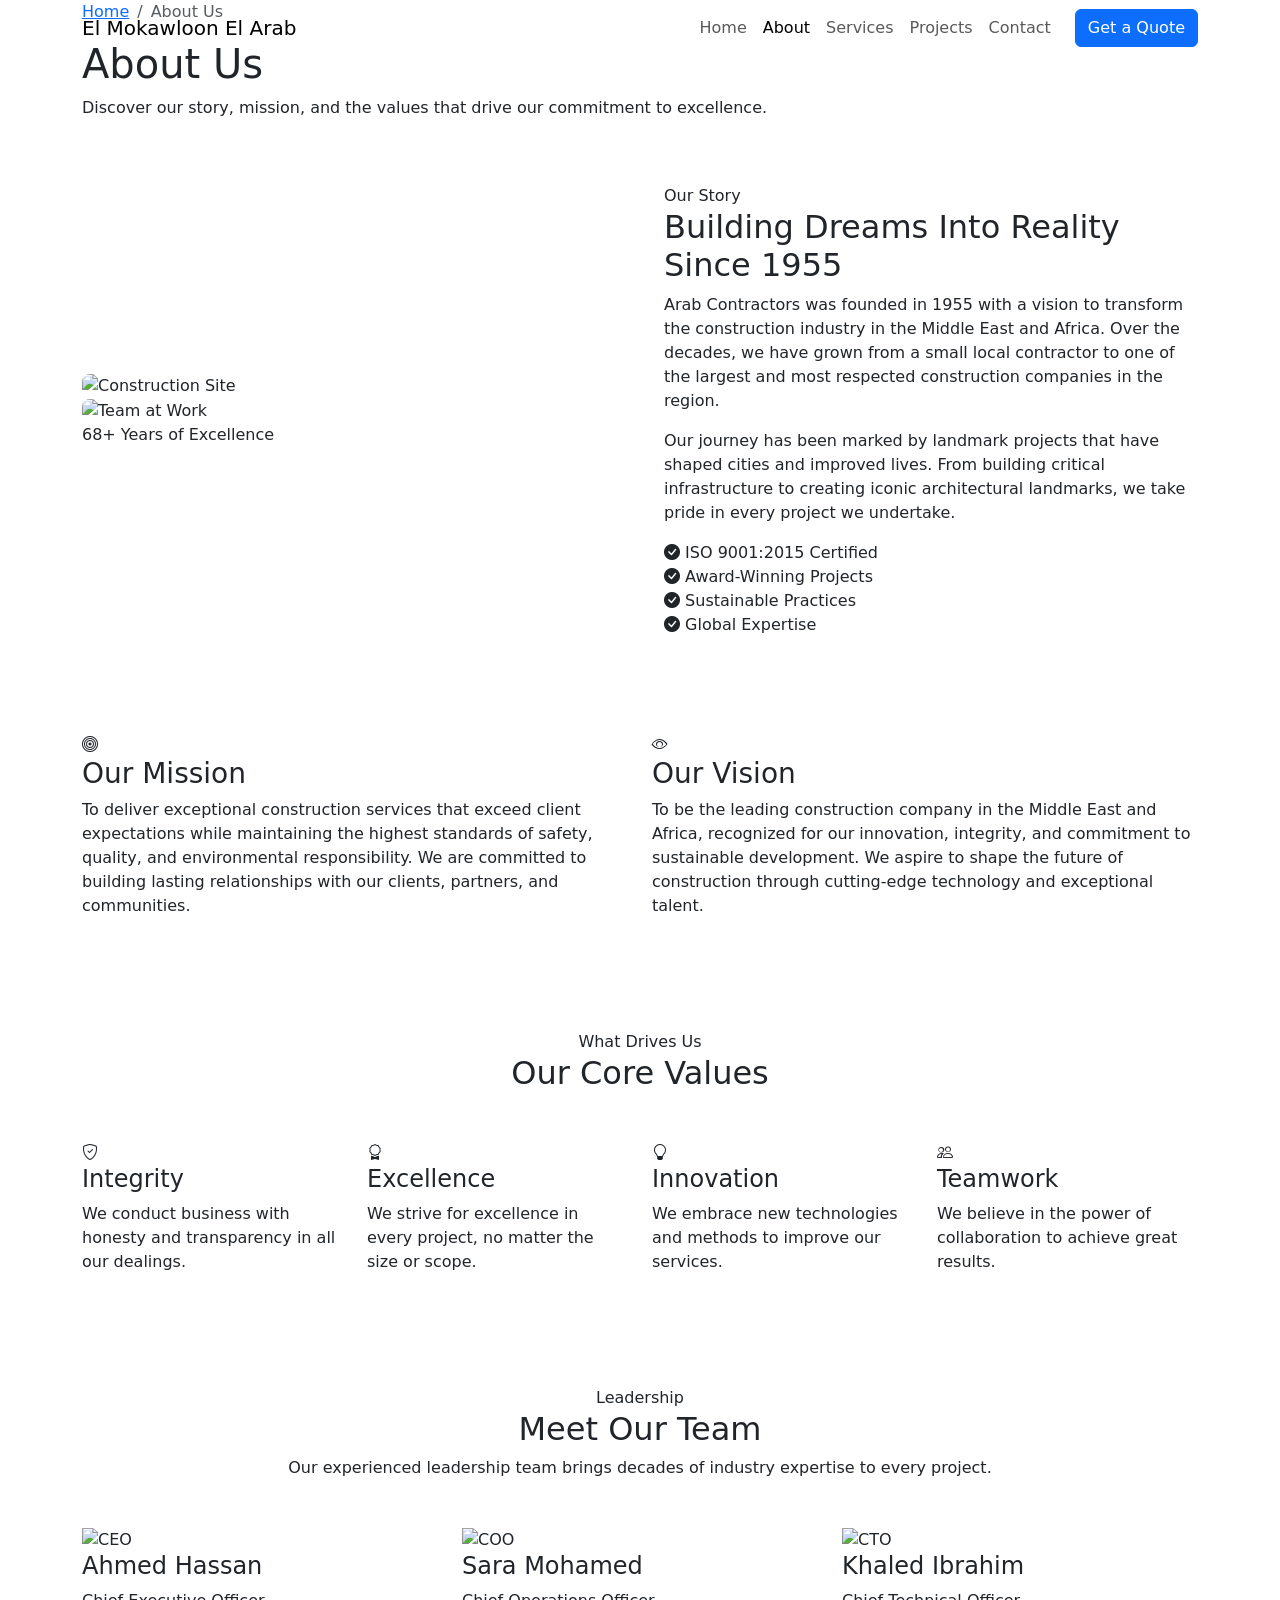
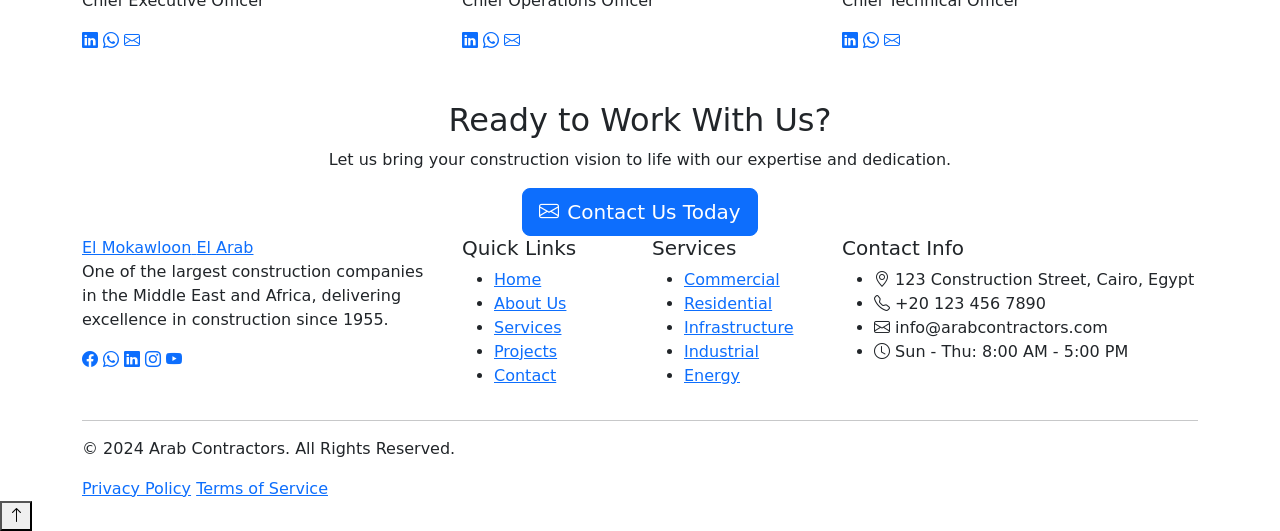
==== about.html @ 26c263ed "Add files via upload" ====
<!DOCTYPE html>
<html lang="en">
<head>
    <meta charset="UTF-8">
    <meta name="viewport" content="width=device-width, initial-scale=1.0">
    <meta name="description" content="Learn about Arab Contractors - Our history, mission, vision, and the values that drive us.">
    <title>About Us | Arab Contractors</title>
    
    <!-- Bootstrap CSS -->
    <link href="https://cdn.jsdelivr.net/npm/bootstrap@5.3.0/dist/css/bootstrap.min.css" rel="stylesheet">
    <!-- Bootstrap Icons -->
    <link href="https://cdn.jsdelivr.net/npm/bootstrap-icons@1.10.0/font/bootstrap-icons.css" rel="stylesheet">
    <!-- Google Fonts -->
    <link href="https://fonts.googleapis.com/css2?family=Inter:wght@300;400;500;600;700;800&display=swap" rel="stylesheet">
    <!-- Custom CSS -->
    <link rel="stylesheet" href="CSS/style.css">
</head>
<body>
    <!-- Navbar -->
    <nav class="navbar navbar-expand-lg fixed-top" id="mainNavbar">
        <div class="container">
            <a class="navbar-brand" href="index.html">
                <span class="brand-text">El Mokawloon </span>
                <span class="brand-highlight">El Arab</span>
            </a>
            <button class="navbar-toggler" type="button" data-bs-toggle="collapse" data-bs-target="#navbarNav">
                <span class="navbar-toggler-icon"></span>
            </button>
            <div class="collapse navbar-collapse" id="navbarNav">
                <ul class="navbar-nav ms-auto">
                    <li class="nav-item">
                        <a class="nav-link" href="index.html">Home</a>
                    </li>
                    <li class="nav-item">
                        <a class="nav-link active" href="about.html">About</a>
                    </li>
                    <li class="nav-item">
                        <a class="nav-link" href="services.html">Services</a>
                    </li>
                    <li class="nav-item">
                        <a class="nav-link" href="projects.html">Projects</a>
                    </li>
                    <li class="nav-item">
                        <a class="nav-link" href="contact.html">Contact</a>
                    </li>
                </ul>
                <a href="contact.html" class="btn btn-primary ms-lg-3">Get a Quote</a>
            </div>
        </div>
    </nav>

    <!-- Page Header -->
    <section class="page-header">
        <div class="page-header-overlay"></div>
        <div class="container">
            <div class="page-header-content">
                <nav aria-label="breadcrumb">
                    <ol class="breadcrumb">
                        <li class="breadcrumb-item"><a href="index.html">Home</a></li>
                        <li class="breadcrumb-item active">About Us</li>
                    </ol>
                </nav>
                <h1 class="page-title">About Us</h1>
                <p class="page-description">
                    Discover our story, mission, and the values that drive our commitment to excellence.
                </p>
            </div>
        </div>
    </section>

    <!-- About Content -->
    <section class="about-content py-5">
        <div class="container">
            <div class="row align-items-center g-5">
                <div class="col-lg-6">
                    <div class="about-images">
                        <div class="about-image-main">
                            <img src="https://images.unsplash.com/photo-1504307651254-35680f356dfd?w=600&h=400&fit=crop" alt="Construction Site" class="img-fluid rounded-3">
                        </div>
                        <div class="about-image-secondary">
                            <img src="https://images.unsplash.com/photo-1541888946425-d81bb19240f5?w=300&h=200&fit=crop" alt="Team at Work" class="img-fluid rounded-3">
                        </div>
                        <div class="about-experience-badge">
                            <span class="experience-number">68+</span>
                            <span class="experience-text">Years of Excellence</span>
                        </div>
                    </div>
                </div>
                <div class="col-lg-6">
                    <div class="about-text">
                        <span class="section-badge">Our Story</span>
                        <h2 class="section-title">Building Dreams Into Reality Since 1955</h2>
                        <p class="about-description">
                            Arab Contractors was founded in 1955 with a vision to transform the construction 
                            industry in the Middle East and Africa. Over the decades, we have grown from a 
                            small local contractor to one of the largest and most respected construction 
                            companies in the region.
                        </p>
                        <p class="about-description">
                            Our journey has been marked by landmark projects that have shaped cities and 
                            improved lives. From building critical infrastructure to creating iconic 
                            architectural landmarks, we take pride in every project we undertake.
                        </p>
                        <div class="about-features">
                            <div class="about-feature">
                                <i class="bi bi-check-circle-fill"></i>
                                <span>ISO 9001:2015 Certified</span>
                            </div>
                            <div class="about-feature">
                                <i class="bi bi-check-circle-fill"></i>
                                <span>Award-Winning Projects</span>
                            </div>
                            <div class="about-feature">
                                <i class="bi bi-check-circle-fill"></i>
                                <span>Sustainable Practices</span>
                            </div>
                            <div class="about-feature">
                                <i class="bi bi-check-circle-fill"></i>
                                <span>Global Expertise</span>
                            </div>
                        </div>
                    </div>
                </div>
            </div>
        </div>
    </section>

    <!-- Mission & Vision -->
    <section class="mission-vision py-5">
        <div class="container">
            <div class="row g-4">
                <div class="col-lg-6">
                    <div class="mv-card mission-card">
                        <div class="mv-icon">
                            <i class="bi bi-bullseye"></i>
                        </div>
                        <h3 class="mv-title">Our Mission</h3>
                        <p class="mv-description">
                            To deliver exceptional construction services that exceed client expectations 
                            while maintaining the highest standards of safety, quality, and environmental 
                            responsibility. We are committed to building lasting relationships with our 
                            clients, partners, and communities.
                        </p>
                    </div>
                </div>
                <div class="col-lg-6">
                    <div class="mv-card vision-card">
                        <div class="mv-icon">
                            <i class="bi bi-eye"></i>
                        </div>
                        <h3 class="mv-title">Our Vision</h3>
                        <p class="mv-description">
                            To be the leading construction company in the Middle East and Africa, 
                            recognized for our innovation, integrity, and commitment to sustainable 
                            development. We aspire to shape the future of construction through 
                            cutting-edge technology and exceptional talent.
                        </p>
                    </div>
                </div>
            </div>
        </div>
    </section>

    <!-- Core Values -->
    <section class="core-values py-5">
        <div class="container">
            <div class="section-header text-center mb-5">
                <span class="section-badge">What Drives Us</span>
                <h2 class="section-title">Our Core Values</h2>
            </div>
            <div class="row g-4">
                <div class="col-md-6 col-lg-3">
                    <div class="value-card">
                        <div class="value-icon">
                            <i class="bi bi-shield-check"></i>
                        </div>
                        <h4 class="value-title">Integrity</h4>
                        <p class="value-description">
                            We conduct business with honesty and transparency in all our dealings.
                        </p>
                    </div>
                </div>
                <div class="col-md-6 col-lg-3">
                    <div class="value-card">
                        <div class="value-icon">
                            <i class="bi bi-award"></i>
                        </div>
                        <h4 class="value-title">Excellence</h4>
                        <p class="value-description">
                            We strive for excellence in every project, no matter the size or scope.
                        </p>
                    </div>
                </div>
                <div class="col-md-6 col-lg-3">
                    <div class="value-card">
                        <div class="value-icon">
                            <i class="bi bi-lightbulb"></i>
                        </div>
                        <h4 class="value-title">Innovation</h4>
                        <p class="value-description">
                            We embrace new technologies and methods to improve our services.
                        </p>
                    </div>
                </div>
                <div class="col-md-6 col-lg-3">
                    <div class="value-card">
                        <div class="value-icon">
                            <i class="bi bi-people"></i>
                        </div>
                        <h4 class="value-title">Teamwork</h4>
                        <p class="value-description">
                            We believe in the power of collaboration to achieve great results.
                        </p>
                    </div>
                </div>
            </div>
        </div>
    </section>

    <!-- Team Section -->
    <section class="team-section py-5">
        <div class="container">
            <div class="section-header text-center mb-5">
                <span class="section-badge">Leadership</span>
                <h2 class="section-title">Meet Our Team</h2>
                <p class="section-description">
                    Our experienced leadership team brings decades of industry expertise to every project.
                </p>
            </div>
            <div class="row g-4 justify-content-center">
                <div class="col-md-6 col-lg-4">
                    <div class="team-card">
                        <div class="team-image">
                            <img src="https://images.unsplash.com/photo-1560250097-0b93528c311a?w=400&h=400&fit=crop&crop=face" alt="CEO">
                        </div>
                        <div class="team-info">
                            <h4 class="team-name">Ahmed Hassan</h4>
                            <p class="team-position">Chief Executive Officer</p>
                            <div class="team-social">
                                <a href="#"><i class="bi bi-linkedin"></i></a>
                                <a href="#" class="social-link"><i class="bi bi-whatsapp"></i></a>
                                <a href="#"><i class="bi bi-envelope"></i></a>
                            </div>
                        </div>
                    </div>
                </div>
                <div class="col-md-6 col-lg-4">
                    <div class="team-card">
                        <div class="team-image">
                            <img src="https://images.unsplash.com/photo-1573496359142-b8d87734a5a2?w=400&h=400&fit=crop&crop=face" alt="COO">
                        </div>
                        <div class="team-info">
                            <h4 class="team-name">Sara Mohamed</h4>
                            <p class="team-position">Chief Operations Officer</p>
                            <div class="team-social">
                                <a href="#"><i class="bi bi-linkedin"></i></a>
                                <a href="#" class="social-link"><i class="bi bi-whatsapp"></i></a>
                                <a href="#"><i class="bi bi-envelope"></i></a>
                            </div>
                        </div>
                    </div>
                </div>
                <div class="col-md-6 col-lg-4">
                    <div class="team-card">
                        <div class="team-image">
                            <img src="https://images.unsplash.com/photo-1472099645785-5658abf4ff4e?w=400&h=400&fit=crop&crop=face" alt="CTO">
                        </div>
                        <div class="team-info">
                            <h4 class="team-name">Khaled Ibrahim</h4>
                            <p class="team-position">Chief Technical Officer</p>
                            <div class="team-social">
                                <a href="#"><i class="bi bi-linkedin"></i></a>
                                <a href="#" class="social-link"><i class="bi bi-whatsapp"></i></a>
                                <a href="#"><i class="bi bi-envelope"></i></a>
                            </div>
                        </div>
                    </div>
                </div>
            </div>
        </div>
    </section>

    <!-- CTA Section -->
    <section class="cta-section">
        <div class="container">
            <div class="cta-content text-center">
                <h2 class="cta-title">Ready to Work With Us?</h2>
                <p class="cta-description">
                    Let us bring your construction vision to life with our expertise and dedication.
                </p>
                <a href="contact.html" class="btn btn-primary btn-lg">
                    <i class="bi bi-envelope me-2"></i>Contact Us Today
                </a>
            </div>
        </div>
    </section>

    <!-- Footer -->
    <footer class="footer">
        <div class="container">
            <div class="row g-4">
                <div class="col-lg-4">
                    <div class="footer-brand">
                        <a href="index.html" class="footer-logo">
                           <span class="brand-text">El Mokawloon</span>
                            <span class="brand-highlight">El Arab</span>
                        </a>
                        <p class="footer-about">
                            One of the largest construction companies in the Middle East and Africa, 
                            delivering excellence in construction since 1955.
                        </p>
                        <div class="footer-social">
                            <a href="#" class="social-link"><i class="bi bi-facebook"></i></a>
                            <a href="#" class="social-link"><i class="bi bi-whatsapp"></i></a>
                            <a href="#" class="social-link"><i class="bi bi-linkedin"></i></a>
                            <a href="#" class="social-link"><i class="bi bi-instagram"></i></a>
                            <a href="#" class="social-link"><i class="bi bi-youtube"></i></a>
                        </div>
                    </div>
                </div>
                <div class="col-6 col-lg-2">
                    <h5 class="footer-title">Quick Links</h5>
                    <ul class="footer-links">
                        <li><a href="index.html">Home</a></li>
                        <li><a href="about.html">About Us</a></li>
                        <li><a href="services.html">Services</a></li>
                        <li><a href="projects.html">Projects</a></li>
                        <li><a href="contact.html">Contact</a></li>
                    </ul>
                </div>
                <div class="col-6 col-lg-2">
                    <h5 class="footer-title">Services</h5>
                    <ul class="footer-links">
                        <li><a href="services.html">Commercial</a></li>
                        <li><a href="services.html">Residential</a></li>
                        <li><a href="services.html">Infrastructure</a></li>
                        <li><a href="services.html">Industrial</a></li>
                        <li><a href="services.html">Energy</a></li>
                    </ul>
                </div>
                <div class="col-lg-4">
                    <h5 class="footer-title">Contact Info</h5>
                    <ul class="footer-contact">
                        <li>
                            <i class="bi bi-geo-alt"></i>
                            <span>123 Construction Street, Cairo, Egypt</span>
                        </li>
                        <li>
                            <i class="bi bi-telephone"></i>
                            <span>+20 123 456 7890</span>
                        </li>
                        <li>
                            <i class="bi bi-envelope"></i>
                            <span>info@arabcontractors.com</span>
                        </li>
                        <li>
                            <i class="bi bi-clock"></i>
                            <span>Sun - Thu: 8:00 AM - 5:00 PM</span>
                        </li>
                    </ul>
                </div>
            </div>
            <hr class="footer-divider">
            <div class="footer-bottom">
                <p class="copyright">
                    &copy; 2024 Arab Contractors. All Rights Reserved.
                </p>
                <div class="footer-bottom-links">
                    <a href="#">Privacy Policy</a>
                    <a href="#">Terms of Service</a>
                </div>
            </div>
        </div>
    </footer>

    <!-- Back to Top Button -->
    <button class="back-to-top" id="backToTop">
        <i class="bi bi-arrow-up"></i>
    </button>

    <!-- Bootstrap JS -->
    <script src="https://cdn.jsdelivr.net/npm/bootstrap@5.3.0/dist/js/bootstrap.bundle.min.js"></script>
    <!-- Custom JS -->
    <script src="js/main.js"></script>
</body>
</html>
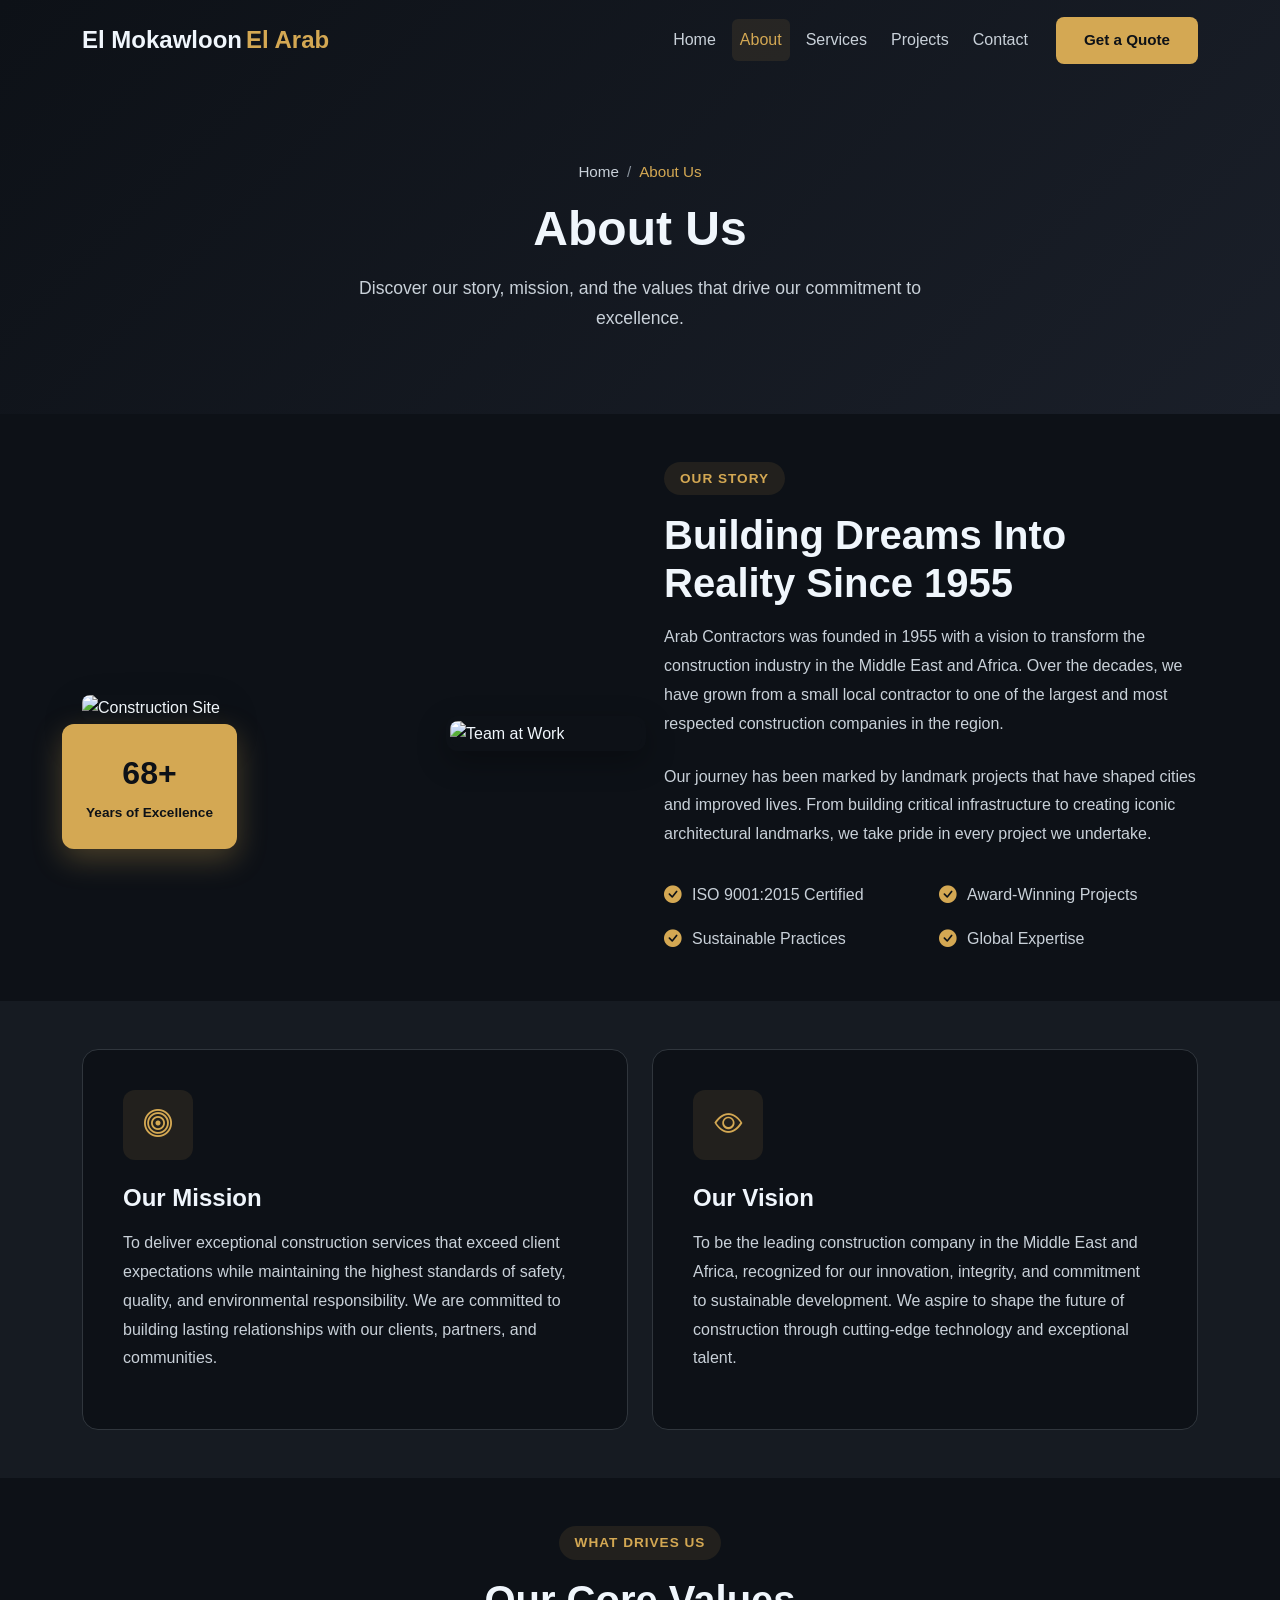
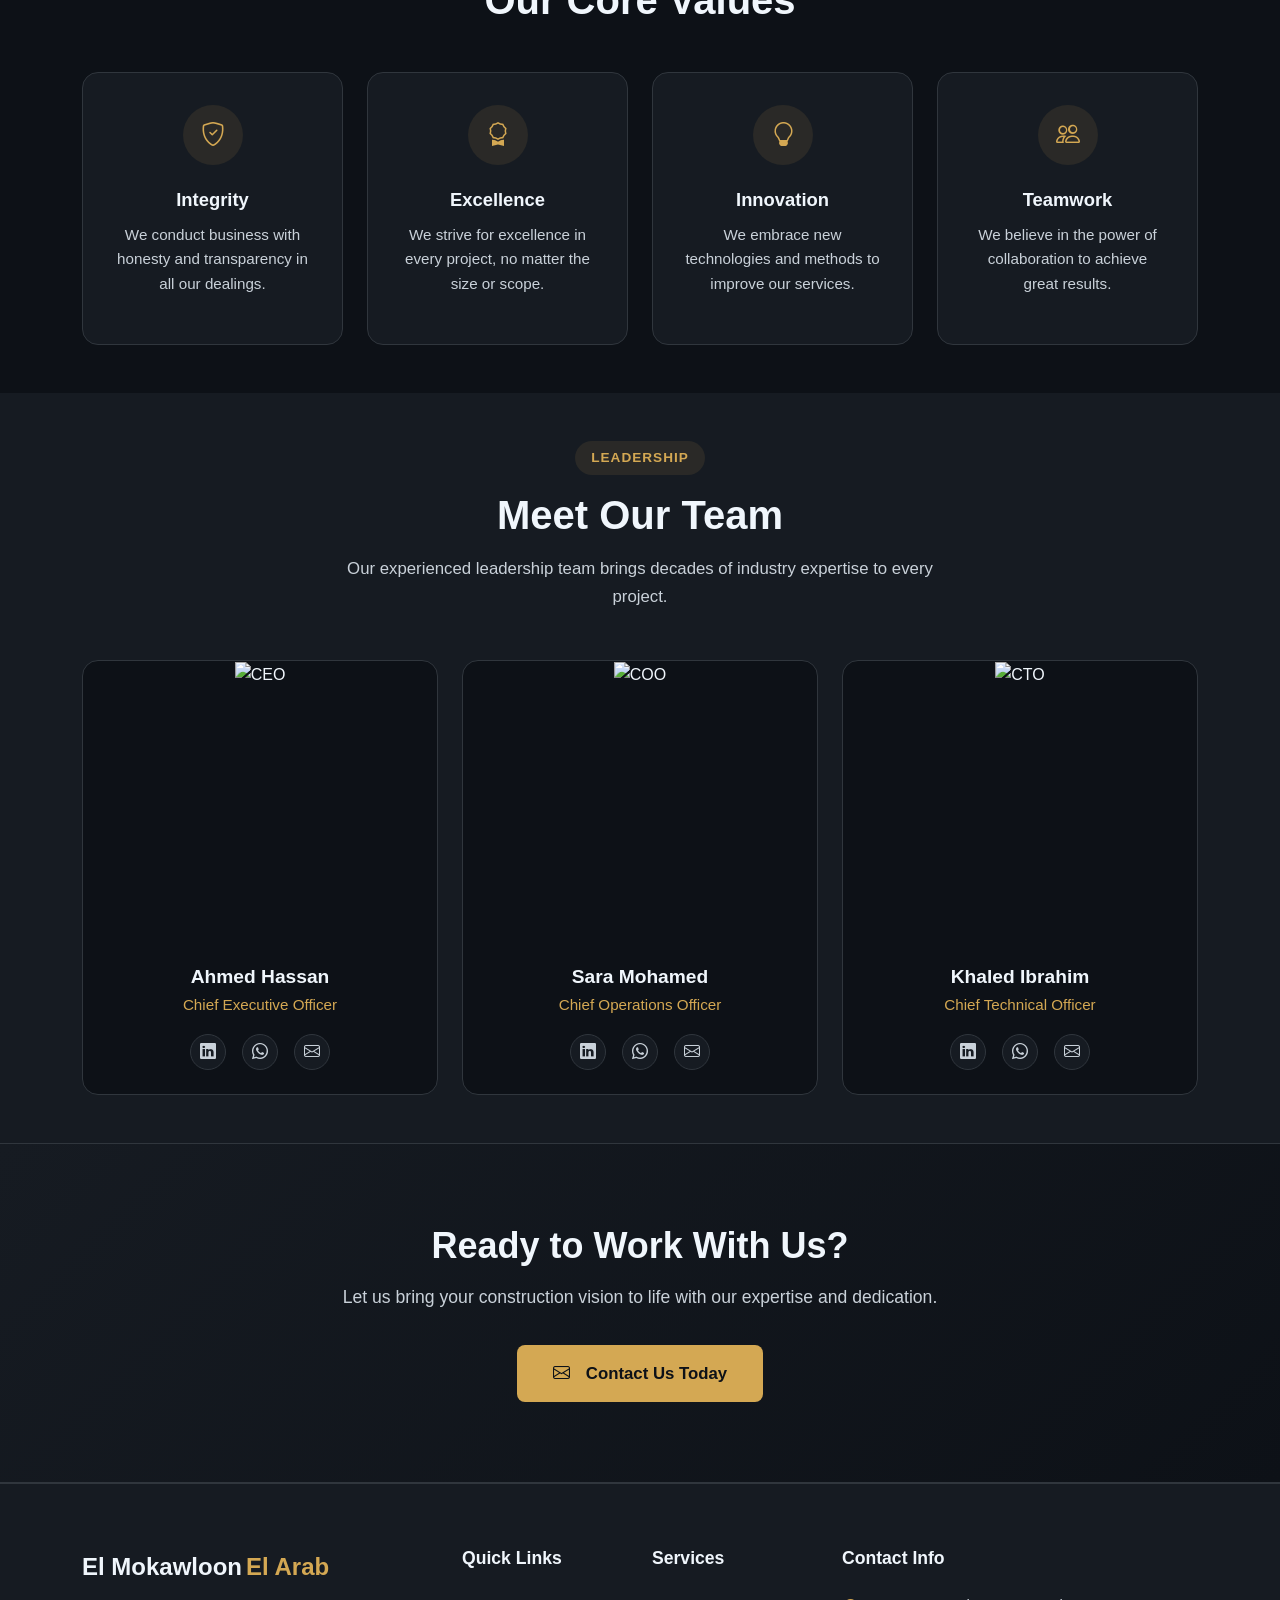
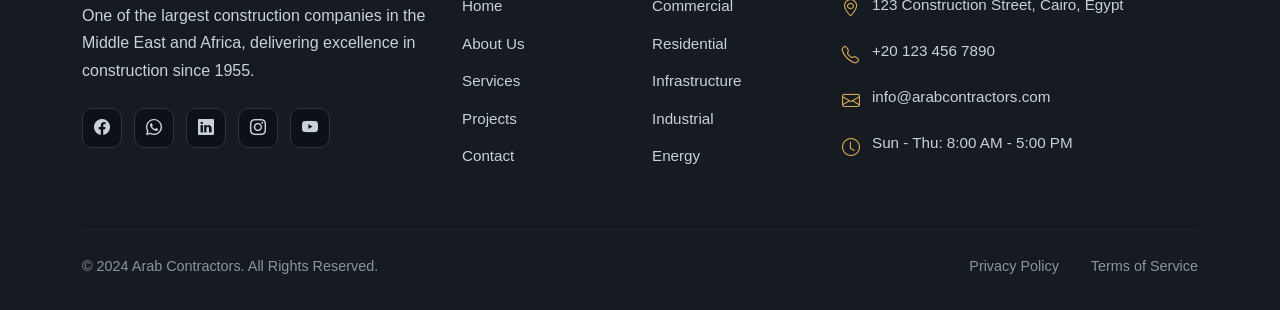
==== commit ed2b11c1: "Update print statement from 'Hello' to 'Goodbye'" ====
--- a/about.html
+++ b/about.html
@@ -13,7 +13,8 @@
     <!-- Google Fonts -->
     <link href="https://fonts.googleapis.com/css2?family=Inter:wght@300;400;500;600;700;800&display=swap" rel="stylesheet">
     <!-- Custom CSS -->
-    <link rel="stylesheet" href="CSS/style.css">
+    <link rel="stylesheet" href="bootstrap.min.css">
+  <link rel="stylesheet" href="style.css">
 </head>
 <body>
     <!-- Navbar -->
@@ -381,6 +382,7 @@
     <!-- Bootstrap JS -->
     <script src="https://cdn.jsdelivr.net/npm/bootstrap@5.3.0/dist/js/bootstrap.bundle.min.js"></script>
     <!-- Custom JS -->
-    <script src="js/main.js"></script>
+    <script src="bootstrap.bundle.min.js"></script>
+    <script src="main.js"></script>
 </body>
 </html>
--- a/style.css
+++ b/style.css
@@ -0,0 +1,1673 @@
+/* ========================================
+   Arab Contractors - Main Stylesheet
+   ======================================== */
+
+/* CSS Variables */
+:root {
+    --primary-color: #D4A853;
+    --primary-hover: #C49843;
+    --primary-light: rgba(212, 168, 83, 0.1);
+    --bg-dark: #0D1117;
+    --bg-card: #161B22;
+    --bg-card-hover: #1C2128;
+    --text-primary: #F0F6FC;
+    --text-secondary: #C9D1D9;
+    --text-muted: #8B949E;
+    --border-color: #30363D;
+    --success-color: #3FB950;
+    --error-color: #F85149;
+    --font-family: 'Inter', -apple-system, BlinkMacSystemFont, 'Segoe UI', Roboto, sans-serif;
+    --border-radius: 12px;
+    --border-radius-lg: 16px;
+    --transition: all 0.3s ease;
+}
+
+/* Reset & Base Styles */
+* {
+    margin: 0;
+    padding: 0;
+    box-sizing: border-box;
+}
+
+html {
+    scroll-behavior: smooth;
+}
+
+body {
+    font-family: var(--font-family);
+    background-color: var(--bg-dark);
+    color: var(--text-primary);
+    line-height: 1.6;
+    overflow-x: hidden;
+}
+
+a {
+    color: var(--primary-color);
+    text-decoration: none;
+    transition: var(--transition);
+}
+
+a:hover {
+    color: var(--primary-hover);
+}
+
+img {
+    max-width: 100%;
+    height: auto;
+}
+
+/* ========================================
+   Typography
+   ======================================== */
+
+h1, h2, h3, h4, h5, h6 {
+    font-weight: 700;
+    line-height: 1.2;
+    margin-bottom: 1rem;
+    color: var(--text-primary);
+}
+
+h1 { font-size: 3.5rem; }
+h2 { font-size: 2.5rem; }
+h3 { font-size: 1.75rem; }
+h4 { font-size: 1.25rem; }
+
+p {
+    color: var(--text-secondary);
+    margin-bottom: 1rem;
+    line-height: 1.7;
+}
+
+/* ========================================
+   Buttons
+   ======================================== */
+
+.btn {
+    padding: 12px 28px;
+    border-radius: 8px;
+    font-weight: 600;
+    font-size: 0.95rem;
+    transition: var(--transition);
+    border: none;
+    cursor: pointer;
+    display: inline-flex;
+    align-items: center;
+    justify-content: center;
+    gap: 8px;
+}
+
+.btn-primary {
+    background-color: var(--primary-color);
+    color: var(--bg-dark);
+}
+
+.btn-primary:hover {
+    background-color: var(--primary-hover);
+    color: var(--bg-dark);
+    transform: translateY(-2px);
+    box-shadow: 0 4px 20px rgba(212, 168, 83, 0.3);
+}
+
+.btn-outline-light {
+    background: transparent;
+    border: 2px solid var(--text-primary);
+    color: var(--text-primary);
+}
+
+.btn-outline-light:hover {
+    background: var(--text-primary);
+    color: var(--bg-dark);
+}
+
+.btn-outline-primary {
+    background: transparent;
+    border: 2px solid var(--primary-color);
+    color: var(--primary-color);
+}
+
+.btn-outline-primary:hover {
+    background: var(--primary-color);
+    color: var(--bg-dark);
+}
+
+.btn-lg {
+    padding: 16px 36px;
+    font-size: 1.05rem;
+}
+
+/* ========================================
+   Navbar
+   ======================================== */
+
+.navbar {
+    padding: 1rem 0;
+    background: transparent;
+    transition: var(--transition);
+    z-index: 1000;
+}
+
+.navbar.scrolled {
+    background: rgba(13, 17, 23, 0.95);
+    backdrop-filter: blur(10px);
+    box-shadow: 0 4px 20px rgba(0, 0, 0, 0.3);
+    padding: 0.75rem 0;
+}
+
+.navbar-brand {
+    font-size: 1.5rem;
+    font-weight: 800;
+    display: flex;
+    align-items: center;
+    gap: 4px;
+}
+
+.brand-text {
+    color: var(--text-primary);
+}
+
+.brand-highlight {
+    color: var(--primary-color);
+}
+
+.navbar-nav .nav-link {
+    color: var(--text-secondary);
+    font-weight: 500;
+    padding: 0.5rem 1rem;
+    margin: 0 0.25rem;
+    border-radius: 6px;
+    transition: var(--transition);
+}
+
+.navbar-nav .nav-link:hover,
+.navbar-nav .nav-link.active {
+    color: var(--primary-color);
+    background: var(--primary-light);
+}
+
+.navbar-toggler {
+    border: none;
+    padding: 0.5rem;
+    background: var(--bg-card);
+    border-radius: 6px;
+}
+
+.navbar-toggler:focus {
+    box-shadow: none;
+}
+
+.navbar-toggler-icon {
+    background-image: url("data:image/svg+xml,%3csvg xmlns='http://www.w3.org/2000/svg' viewBox='0 0 30 30'%3e%3cpath stroke='rgba%28240, 246, 252, 0.8%29' stroke-linecap='round' stroke-miterlimit='10' stroke-width='2' d='M4 7h22M4 15h22M4 23h22'/%3e%3c/svg%3e");
+}
+
+/* ========================================
+   Hero Section
+   ======================================== */
+
+.hero-section {
+    min-height: 100vh;
+    background: linear-gradient(135deg, var(--bg-dark) 0%, #1a1f29 100%);
+    position: relative;
+    overflow: hidden;
+}
+
+.hero-section::before {
+    content: '';
+    position: absolute;
+    top: 0;
+    right: 0;
+    width: 50%;
+    height: 100%;
+    background: url('https://images.unsplash.com/photo-1504307651254-35680f356dfd?w=1200&h=800&fit=crop') center/cover;
+    opacity: 0.3;
+    mask-image: linear-gradient(to left, rgba(0,0,0,1), rgba(0,0,0,0));
+    -webkit-mask-image: linear-gradient(to left, rgba(0,0,0,1), rgba(0,0,0,0));
+}
+
+.hero-overlay {
+    position: absolute;
+    inset: 0;
+    background: radial-gradient(circle at 30% 50%, rgba(212, 168, 83, 0.1) 0%, transparent 50%);
+}
+
+.hero-content {
+    position: relative;
+    z-index: 10;
+}
+
+.hero-badge {
+    display: inline-block;
+    background: var(--primary-light);
+    color: var(--primary-color);
+    padding: 8px 20px;
+    border-radius: 50px;
+    font-size: 0.9rem;
+    font-weight: 600;
+    margin-bottom: 1.5rem;
+    border: 1px solid rgba(212, 168, 83, 0.3);
+}
+
+.hero-title {
+    font-size: 4rem;
+    font-weight: 800;
+    line-height: 1.1;
+    margin-bottom: 1.5rem;
+}
+
+.text-gradient {
+    background: linear-gradient(135deg, var(--primary-color) 0%, #E8C278 100%);
+    -webkit-background-clip: text;
+    -webkit-text-fill-color: transparent;
+    background-clip: text;
+}
+
+.hero-description {
+    font-size: 1.15rem;
+    color: var(--text-secondary);
+    max-width: 540px;
+    margin-bottom: 2rem;
+    line-height: 1.8;
+}
+
+.hero-buttons {
+    display: flex;
+    gap: 1rem;
+    flex-wrap: wrap;
+    margin-bottom: 3rem;
+}
+
+.hero-features {
+    display: flex;
+    gap: 2rem;
+    flex-wrap: wrap;
+}
+
+.hero-feature {
+    display: flex;
+    align-items: center;
+    gap: 8px;
+    color: var(--text-secondary);
+    font-size: 0.95rem;
+}
+
+.hero-feature i {
+    color: var(--primary-color);
+    font-size: 1.2rem;
+}
+
+.hero-scroll-indicator {
+    position: absolute;
+    bottom: 2rem;
+    left: 50%;
+    transform: translateX(-50%);
+    z-index: 10;
+}
+
+.hero-scroll-indicator a {
+    display: flex;
+    align-items: center;
+    justify-content: center;
+    width: 40px;
+    height: 40px;
+    border: 2px solid var(--border-color);
+    border-radius: 50%;
+    color: var(--text-secondary);
+    animation: bounce 2s infinite;
+}
+
+@keyframes bounce {
+    0%, 20%, 50%, 80%, 100% { transform: translateY(0); }
+    40% { transform: translateY(-10px); }
+    60% { transform: translateY(-5px); }
+}
+
+/* ========================================
+   Stats Section
+   ======================================== */
+
+.stats-section {
+    padding: 5rem 0;
+    background: var(--bg-card);
+    border-top: 1px solid var(--border-color);
+    border-bottom: 1px solid var(--border-color);
+}
+
+.stat-card {
+    text-align: center;
+    padding: 2rem;
+    background: var(--bg-dark);
+    border-radius: var(--border-radius);
+    border: 1px solid var(--border-color);
+    transition: var(--transition);
+}
+
+.stat-card:hover {
+    transform: translateY(-5px);
+    border-color: var(--primary-color);
+    box-shadow: 0 10px 30px rgba(0, 0, 0, 0.3);
+}
+
+.stat-icon {
+    width: 60px;
+    height: 60px;
+    background: var(--primary-light);
+    border-radius: 12px;
+    display: flex;
+    align-items: center;
+    justify-content: center;
+    margin: 0 auto 1rem;
+}
+
+.stat-icon i {
+    font-size: 1.5rem;
+    color: var(--primary-color);
+}
+
+.stat-number {
+    font-size: 2.5rem;
+    font-weight: 800;
+    color: var(--text-primary);
+    display: inline;
+}
+
+.stat-suffix {
+    font-size: 2rem;
+    font-weight: 700;
+    color: var(--primary-color);
+    display: inline;
+}
+
+.stat-label {
+    color: var(--text-muted);
+    font-size: 0.95rem;
+    margin-top: 0.5rem;
+}
+
+/* ========================================
+   Section Headers
+   ======================================== */
+
+.section-badge {
+    display: inline-block;
+    background: var(--primary-light);
+    color: var(--primary-color);
+    padding: 6px 16px;
+    border-radius: 50px;
+    font-size: 0.85rem;
+    font-weight: 600;
+    margin-bottom: 1rem;
+    text-transform: uppercase;
+    letter-spacing: 1px;
+}
+
+.section-title {
+    font-size: 2.5rem;
+    font-weight: 800;
+    margin-bottom: 1rem;
+}
+
+.section-description {
+    color: var(--text-secondary);
+    max-width: 600px;
+    margin: 0 auto;
+    font-size: 1.05rem;
+    line-height: 1.7;
+}
+
+/* ========================================
+   Service Cards
+   ======================================== */
+
+.services-preview {
+    background: var(--bg-dark);
+}
+
+.service-card {
+    background: var(--bg-card);
+    border: 1px solid var(--border-color);
+    border-radius: var(--border-radius-lg);
+    padding: 2rem;
+    height: 100%;
+    transition: var(--transition);
+}
+
+.service-card:hover {
+    transform: translateY(-5px);
+    border-color: var(--primary-color);
+    box-shadow: 0 20px 40px rgba(0, 0, 0, 0.3);
+}
+
+.service-icon {
+    width: 70px;
+    height: 70px;
+    background: var(--primary-light);
+    border-radius: var(--border-radius);
+    display: flex;
+    align-items: center;
+    justify-content: center;
+    margin-bottom: 1.5rem;
+}
+
+.service-icon i {
+    font-size: 1.75rem;
+    color: var(--primary-color);
+}
+
+.service-title {
+    font-size: 1.25rem;
+    font-weight: 700;
+    margin-bottom: 1rem;
+}
+
+.service-description {
+    color: var(--text-secondary);
+    margin-bottom: 1.5rem;
+    line-height: 1.7;
+}
+
+.service-link {
+    display: inline-flex;
+    align-items: center;
+    gap: 6px;
+    color: var(--primary-color);
+    font-weight: 600;
+    font-size: 0.95rem;
+}
+
+.service-link:hover {
+    gap: 10px;
+}
+
+/* Service Card Full (Services Page) */
+.service-card-full {
+    background: var(--bg-card);
+    border: 1px solid var(--border-color);
+    border-radius: var(--border-radius-lg);
+    overflow: hidden;
+    height: 100%;
+    transition: var(--transition);
+}
+
+.service-card-full:hover {
+    transform: translateY(-5px);
+    border-color: var(--primary-color);
+    box-shadow: 0 20px 40px rgba(0, 0, 0, 0.3);
+}
+
+.service-card-image {
+    position: relative;
+    height: 200px;
+    overflow: hidden;
+}
+
+.service-card-image img {
+    width: 100%;
+    height: 100%;
+    object-fit: cover;
+    transition: var(--transition);
+}
+
+.service-card-full:hover .service-card-image img {
+    transform: scale(1.1);
+}
+
+.service-card-overlay {
+    position: absolute;
+    inset: 0;
+    background: rgba(13, 17, 23, 0.8);
+    display: flex;
+    align-items: center;
+    justify-content: center;
+    opacity: 0;
+    transition: var(--transition);
+}
+
+.service-card-full:hover .service-card-overlay {
+    opacity: 1;
+}
+
+.service-card-content {
+    padding: 1.5rem;
+}
+
+.service-icon-small {
+    width: 50px;
+    height: 50px;
+    background: var(--primary-light);
+    border-radius: 10px;
+    display: flex;
+    align-items: center;
+    justify-content: center;
+    margin-bottom: 1rem;
+}
+
+.service-icon-small i {
+    font-size: 1.25rem;
+    color: var(--primary-color);
+}
+
+.service-card-title {
+    font-size: 1.2rem;
+    font-weight: 700;
+    margin-bottom: 0.75rem;
+}
+
+.service-card-description {
+    color: var(--text-secondary);
+    font-size: 0.95rem;
+    margin-bottom: 1rem;
+    line-height: 1.6;
+}
+
+.service-features {
+    list-style: none;
+    padding: 0;
+    margin: 0;
+}
+
+.service-features li {
+    color: var(--text-secondary);
+    padding: 0.4rem 0;
+    display: flex;
+    align-items: center;
+    gap: 8px;
+    font-size: 0.9rem;
+}
+
+.service-features li i {
+    color: var(--primary-color);
+}
+
+/* ========================================
+   Page Header
+   ======================================== */
+
+.page-header {
+    padding: 160px 0 80px;
+    background: linear-gradient(135deg, var(--bg-dark) 0%, #1a1f29 100%);
+    position: relative;
+    text-align: center;
+}
+
+.page-header-overlay {
+    position: absolute;
+    inset: 0;
+    background: url('https://images.unsplash.com/photo-1504307651254-35680f356dfd?w=1200&h=400&fit=crop') center/cover;
+    opacity: 0.1;
+}
+
+.page-header-content {
+    position: relative;
+    z-index: 10;
+}
+
+.breadcrumb {
+    justify-content: center;
+    margin-bottom: 1rem;
+}
+
+.breadcrumb-item {
+    color: var(--text-muted);
+    font-size: 0.95rem;
+}
+
+.breadcrumb-item a {
+    color: var(--text-secondary);
+}
+
+.breadcrumb-item.active {
+    color: var(--primary-color);
+}
+
+.breadcrumb-item + .breadcrumb-item::before {
+    color: var(--text-muted);
+}
+
+.page-title {
+    font-size: 3rem;
+    font-weight: 800;
+    margin-bottom: 1rem;
+}
+
+.page-description {
+    color: var(--text-secondary);
+    max-width: 600px;
+    margin: 0 auto;
+    font-size: 1.1rem;
+}
+
+/* ========================================
+   About Section
+   ======================================== */
+
+.about-content {
+    background: var(--bg-dark);
+}
+
+.about-images {
+    position: relative;
+}
+
+.about-image-main img {
+    border-radius: var(--border-radius-lg);
+    box-shadow: 0 20px 40px rgba(0, 0, 0, 0.3);
+}
+
+.about-image-secondary {
+    position: absolute;
+    bottom: -30px;
+    right: -30px;
+    width: 200px;
+    border: 4px solid var(--bg-dark);
+    border-radius: var(--border-radius);
+    box-shadow: 0 10px 30px rgba(0, 0, 0, 0.3);
+}
+
+.about-experience-badge {
+    position: absolute;
+    top: 30px;
+    left: -20px;
+    background: var(--primary-color);
+    color: var(--bg-dark);
+    padding: 1.5rem;
+    border-radius: var(--border-radius);
+    text-align: center;
+    box-shadow: 0 10px 30px rgba(212, 168, 83, 0.3);
+}
+
+.experience-number {
+    display: block;
+    font-size: 2rem;
+    font-weight: 800;
+}
+
+.experience-text {
+    font-size: 0.85rem;
+    font-weight: 600;
+}
+
+.about-text .section-title {
+    text-align: left;
+}
+
+.about-description {
+    color: var(--text-secondary);
+    line-height: 1.8;
+    margin-bottom: 1.5rem;
+}
+
+.about-features {
+    display: grid;
+    grid-template-columns: repeat(2, 1fr);
+    gap: 1rem;
+    margin-top: 2rem;
+}
+
+.about-feature {
+    display: flex;
+    align-items: center;
+    gap: 10px;
+    color: var(--text-secondary);
+}
+
+.about-feature i {
+    color: var(--primary-color);
+    font-size: 1.1rem;
+}
+
+/* ========================================
+   Mission & Vision
+   ======================================== */
+
+.mission-vision {
+    background: var(--bg-card);
+}
+
+.mv-card {
+    background: var(--bg-dark);
+    border: 1px solid var(--border-color);
+    border-radius: var(--border-radius-lg);
+    padding: 2.5rem;
+    height: 100%;
+    transition: var(--transition);
+}
+
+.mv-card:hover {
+    border-color: var(--primary-color);
+    transform: translateY(-5px);
+}
+
+.mv-icon {
+    width: 70px;
+    height: 70px;
+    background: var(--primary-light);
+    border-radius: var(--border-radius);
+    display: flex;
+    align-items: center;
+    justify-content: center;
+    margin-bottom: 1.5rem;
+}
+
+.mv-icon i {
+    font-size: 1.75rem;
+    color: var(--primary-color);
+}
+
+.mv-title {
+    font-size: 1.5rem;
+    font-weight: 700;
+    margin-bottom: 1rem;
+}
+
+.mv-description {
+    color: var(--text-secondary);
+    line-height: 1.8;
+}
+
+/* ========================================
+   Core Values
+   ======================================== */
+
+.core-values {
+    background: var(--bg-dark);
+}
+
+.value-card {
+    background: var(--bg-card);
+    border: 1px solid var(--border-color);
+    border-radius: var(--border-radius-lg);
+    padding: 2rem;
+    text-align: center;
+    height: 100%;
+    transition: var(--transition);
+}
+
+.value-card:hover {
+    transform: translateY(-5px);
+    border-color: var(--primary-color);
+}
+
+.value-icon {
+    width: 60px;
+    height: 60px;
+    background: var(--primary-light);
+    border-radius: 50%;
+    display: flex;
+    align-items: center;
+    justify-content: center;
+    margin: 0 auto 1.5rem;
+}
+
+.value-icon i {
+    font-size: 1.5rem;
+    color: var(--primary-color);
+}
+
+.value-title {
+    font-size: 1.15rem;
+    font-weight: 700;
+    margin-bottom: 0.75rem;
+}
+
+.value-description {
+    color: var(--text-secondary);
+    font-size: 0.95rem;
+    line-height: 1.6;
+}
+
+/* ========================================
+   Team Section
+   ======================================== */
+
+.team-section {
+    background: var(--bg-card);
+}
+
+.team-card {
+    background: var(--bg-dark);
+    border: 1px solid var(--border-color);
+    border-radius: var(--border-radius-lg);
+    overflow: hidden;
+    text-align: center;
+    transition: var(--transition);
+}
+
+.team-card:hover {
+    transform: translateY(-5px);
+    border-color: var(--primary-color);
+}
+
+.team-image {
+    height: 280px;
+    overflow: hidden;
+}
+
+.team-image img {
+    width: 100%;
+    height: 100%;
+    object-fit: cover;
+    transition: var(--transition);
+}
+
+.team-card:hover .team-image img {
+    transform: scale(1.1);
+}
+
+.team-info {
+    padding: 1.5rem;
+}
+
+.team-name {
+    font-size: 1.2rem;
+    font-weight: 700;
+    margin-bottom: 0.25rem;
+}
+
+.team-position {
+    color: var(--primary-color);
+    font-size: 0.95rem;
+    margin-bottom: 1rem;
+}
+
+.team-social {
+    display: flex;
+    justify-content: center;
+    gap: 1rem;
+}
+
+.team-social a {
+    width: 36px;
+    height: 36px;
+    background: var(--bg-card);
+    border: 1px solid var(--border-color);
+    border-radius: 50%;
+    display: flex;
+    align-items: center;
+    justify-content: center;
+    color: var(--text-secondary);
+    transition: var(--transition);
+}
+
+.team-social a:hover {
+    background: var(--primary-color);
+    border-color: var(--primary-color);
+    color: var(--bg-dark);
+}
+
+/* ========================================
+   Process Section
+   ======================================== */
+
+.process-section {
+    background: var(--bg-card);
+}
+
+.process-card {
+    background: var(--bg-dark);
+    border: 1px solid var(--border-color);
+    border-radius: var(--border-radius-lg);
+    padding: 2rem;
+    text-align: center;
+    height: 100%;
+    transition: var(--transition);
+    position: relative;
+}
+
+.process-card:hover {
+    transform: translateY(-5px);
+    border-color: var(--primary-color);
+}
+
+.process-number {
+    font-size: 3rem;
+    font-weight: 800;
+    color: var(--primary-color);
+    opacity: 0.3;
+    margin-bottom: 1rem;
+}
+
+.process-title {
+    font-size: 1.15rem;
+    font-weight: 700;
+    margin-bottom: 0.75rem;
+}
+
+.process-description {
+    color: var(--text-secondary);
+    font-size: 0.95rem;
+    line-height: 1.6;
+}
+
+/* ========================================
+   Projects Section
+   ======================================== */
+
+.projects-gallery {
+    background: var(--bg-dark);
+}
+
+.projects-filter {
+    display: flex;
+    flex-wrap: wrap;
+    justify-content: center;
+    gap: 0.75rem;
+}
+
+.filter-btn {
+    background: var(--bg-card);
+    border: 1px solid var(--border-color);
+    color: var(--text-secondary);
+    padding: 10px 24px;
+    border-radius: 50px;
+    font-size: 0.95rem;
+    font-weight: 500;
+    cursor: pointer;
+    transition: var(--transition);
+}
+
+.filter-btn:hover,
+.filter-btn.active {
+    background: var(--primary-color);
+    border-color: var(--primary-color);
+    color: var(--bg-dark);
+}
+
+.project-card {
+    background: var(--bg-card);
+    border: 1px solid var(--border-color);
+    border-radius: var(--border-radius-lg);
+    overflow: hidden;
+    transition: var(--transition);
+}
+
+.project-card:hover {
+    transform: translateY(-5px);
+    border-color: var(--primary-color);
+}
+
+.project-image {
+    position: relative;
+    height: 250px;
+    overflow: hidden;
+}
+
+.project-image img {
+    width: 100%;
+    height: 100%;
+    object-fit: cover;
+    transition: var(--transition);
+}
+
+.project-card:hover .project-image img {
+    transform: scale(1.1);
+}
+
+.project-overlay {
+    position: absolute;
+    inset: 0;
+    background: rgba(13, 17, 23, 0.8);
+    display: flex;
+    align-items: center;
+    justify-content: center;
+    opacity: 0;
+    transition: var(--transition);
+}
+
+.project-card:hover .project-overlay {
+    opacity: 1;
+}
+
+.project-link {
+    width: 50px;
+    height: 50px;
+    background: var(--primary-color);
+    border-radius: 50%;
+    display: flex;
+    align-items: center;
+    justify-content: center;
+    color: var(--bg-dark);
+    font-size: 1.25rem;
+    transition: var(--transition);
+}
+
+.project-link:hover {
+    transform: scale(1.1);
+    color: var(--bg-dark);
+}
+
+.project-info {
+    padding: 1.5rem;
+}
+
+.project-category {
+    display: inline-block;
+    background: var(--primary-light);
+    color: var(--primary-color);
+    padding: 4px 12px;
+    border-radius: 50px;
+    font-size: 0.8rem;
+    font-weight: 600;
+    margin-bottom: 0.75rem;
+}
+
+.project-title {
+    font-size: 1.15rem;
+    font-weight: 700;
+    margin-bottom: 0.5rem;
+}
+
+.project-location {
+    color: var(--text-muted);
+    font-size: 0.9rem;
+    display: flex;
+    align-items: center;
+    gap: 6px;
+}
+
+/* ========================================
+   Contact Section
+   ======================================== */
+
+.contact-section {
+    background: var(--bg-dark);
+}
+
+.contact-info-wrapper {
+    background: var(--bg-card);
+    border: 1px solid var(--border-color);
+    border-radius: var(--border-radius-lg);
+    padding: 2rem;
+    height: 100%;
+}
+
+.contact-info-title {
+    font-size: 1.5rem;
+    font-weight: 700;
+    margin-bottom: 0.75rem;
+}
+
+.contact-info-description {
+    color: var(--text-secondary);
+    margin-bottom: 2rem;
+    line-height: 1.7;
+}
+
+.contact-info-cards {
+    display: flex;
+    flex-direction: column;
+    gap: 1.5rem;
+    margin-bottom: 2rem;
+}
+
+.contact-info-card {
+    display: flex;
+    gap: 1rem;
+}
+
+.contact-info-icon {
+    width: 50px;
+    height: 50px;
+    background: var(--primary-light);
+    border-radius: 10px;
+    display: flex;
+    align-items: center;
+    justify-content: center;
+    flex-shrink: 0;
+}
+
+.contact-info-icon i {
+    font-size: 1.25rem;
+    color: var(--primary-color);
+}
+
+.contact-info-content h5 {
+    font-size: 1rem;
+    font-weight: 600;
+    margin-bottom: 0.25rem;
+}
+
+.contact-info-content p {
+    color: var(--text-secondary);
+    font-size: 0.95rem;
+    margin: 0;
+    line-height: 1.5;
+}
+
+.contact-social h5 {
+    font-size: 1rem;
+    font-weight: 600;
+    margin-bottom: 1rem;
+}
+
+.social-links {
+    display: flex;
+    gap: 0.75rem;
+}
+
+.social-links a {
+    width: 40px;
+    height: 40px;
+    background: var(--bg-dark);
+    border: 1px solid var(--border-color);
+    border-radius: 10px;
+    display: flex;
+    align-items: center;
+    justify-content: center;
+    color: var(--text-secondary);
+    transition: var(--transition);
+}
+
+.social-links a:hover {
+    background: var(--primary-color);
+    border-color: var(--primary-color);
+    color: var(--bg-dark);
+}
+
+/* Contact Form */
+.contact-form-wrapper {
+    background: var(--bg-card);
+    border: 1px solid var(--border-color);
+    border-radius: var(--border-radius-lg);
+    padding: 2.5rem;
+}
+
+.form-title {
+    font-size: 1.5rem;
+    font-weight: 700;
+    margin-bottom: 0.5rem;
+}
+
+.form-subtitle {
+    color: var(--text-secondary);
+    margin-bottom: 2rem;
+}
+
+.form-section {
+    margin-bottom: 2rem;
+    padding-bottom: 2rem;
+    border-bottom: 1px solid var(--border-color);
+}
+
+.form-section:last-of-type {
+    border-bottom: none;
+    padding-bottom: 0;
+}
+
+.form-section-title {
+    font-size: 1.1rem;
+    font-weight: 600;
+    margin-bottom: 1.25rem;
+    display: flex;
+    align-items: center;
+    gap: 8px;
+    color: var(--primary-color);
+}
+
+.form-label {
+    font-weight: 500;
+    color: var(--text-primary);
+    margin-bottom: 0.5rem;
+}
+
+.form-control,
+.form-select {
+    background: var(--bg-dark);
+    border: 1px solid var(--border-color);
+    color: var(--text-primary);
+    padding: 12px 16px;
+    border-radius: 8px;
+    font-size: 0.95rem;
+    transition: var(--transition);
+}
+
+.form-control:focus,
+.form-select:focus {
+    background: var(--bg-dark);
+    border-color: var(--primary-color);
+    color: var(--text-primary);
+    box-shadow: 0 0 0 3px rgba(212, 168, 83, 0.1);
+}
+
+.form-control::placeholder {
+    color: var(--text-muted);
+}
+
+.form-select option {
+    background: var(--bg-dark);
+    color: var(--text-primary);
+}
+
+.input-group .form-control {
+    border-right: none;
+}
+
+.input-group .form-select {
+    border-left: 1px solid var(--border-color);
+}
+
+/* Custom Checkbox */
+.custom-checkbox {
+    background: var(--bg-dark);
+    border: 1px solid var(--border-color);
+    border-radius: 8px;
+    padding: 1rem;
+    transition: var(--transition);
+    cursor: pointer;
+}
+
+.custom-checkbox:hover {
+    border-color: var(--primary-color);
+}
+
+.custom-checkbox .form-check-input {
+    width: 1.25rem;
+    height: 1.25rem;
+    margin-right: 0.75rem;
+    background-color: var(--bg-card);
+    border-color: var(--border-color);
+}
+
+.custom-checkbox .form-check-input:checked {
+    background-color: var(--primary-color);
+    border-color: var(--primary-color);
+}
+
+.custom-checkbox .form-check-label {
+    display: flex;
+    align-items: center;
+    gap: 8px;
+    color: var(--text-secondary);
+    cursor: pointer;
+}
+
+.custom-checkbox .form-check-label i {
+    color: var(--primary-color);
+}
+
+/* File Upload */
+.file-upload-area {
+    position: relative;
+}
+
+.file-input {
+    position: absolute;
+    width: 100%;
+    height: 100%;
+    opacity: 0;
+    cursor: pointer;
+}
+
+.file-upload-label {
+    display: flex;
+    flex-direction: column;
+    align-items: center;
+    justify-content: center;
+    padding: 2rem;
+    background: var(--bg-dark);
+    border: 2px dashed var(--border-color);
+    border-radius: var(--border-radius);
+    text-align: center;
+    cursor: pointer;
+    transition: var(--transition);
+}
+
+.file-upload-label:hover {
+    border-color: var(--primary-color);
+}
+
+.file-upload-label i {
+    font-size: 2.5rem;
+    color: var(--primary-color);
+    margin-bottom: 1rem;
+}
+
+.file-upload-label span {
+    color: var(--text-secondary);
+    margin-bottom: 0.5rem;
+}
+
+.file-upload-label small {
+    color: var(--text-muted);
+    font-size: 0.85rem;
+}
+
+/* Form Submit */
+.form-submit {
+    margin-top: 2rem;
+}
+
+.form-note {
+    text-align: center;
+    color: var(--text-muted);
+    font-size: 0.9rem;
+    margin-top: 1rem;
+    display: flex;
+    align-items: center;
+    justify-content: center;
+    gap: 6px;
+}
+
+.form-note i {
+    color: var(--success-color);
+}
+
+/* Map Section */
+.map-section iframe {
+    filter: grayscale(100%) invert(90%) contrast(90%);
+}
+
+/* ========================================
+   CTA Section
+   ======================================== */
+
+.cta-section {
+    padding: 5rem 0;
+    background: linear-gradient(135deg, var(--bg-card) 0%, var(--bg-dark) 100%);
+    border-top: 1px solid var(--border-color);
+    border-bottom: 1px solid var(--border-color);
+}
+
+.cta-content {
+    max-width: 700px;
+    margin: 0 auto;
+}
+
+.cta-title {
+    font-size: 2.25rem;
+    font-weight: 800;
+    margin-bottom: 1rem;
+}
+
+.cta-description {
+    color: var(--text-secondary);
+    font-size: 1.1rem;
+    margin-bottom: 2rem;
+}
+
+.cta-buttons {
+    display: flex;
+    justify-content: center;
+    gap: 1rem;
+    flex-wrap: wrap;
+}
+
+/* ========================================
+   Footer
+   ======================================== */
+
+.footer {
+    background: var(--bg-card);
+    padding: 4rem 0 0;
+    border-top: 1px solid var(--border-color);
+}
+
+.footer-brand .footer-logo {
+    font-size: 1.5rem;
+    font-weight: 800;
+    display: inline-flex;
+    gap: 4px;
+    margin-bottom: 1rem;
+}
+
+.footer-about {
+    color: var(--text-secondary);
+    margin-bottom: 1.5rem;
+    line-height: 1.7;
+}
+
+.footer-social {
+    display: flex;
+    gap: 0.75rem;
+}
+
+.footer-social .social-link {
+    width: 40px;
+    height: 40px;
+    background: var(--bg-dark);
+    border: 1px solid var(--border-color);
+    border-radius: 10px;
+    display: flex;
+    align-items: center;
+    justify-content: center;
+    color: var(--text-secondary);
+    transition: var(--transition);
+}
+
+.footer-social .social-link:hover {
+    background: var(--primary-color);
+    border-color: var(--primary-color);
+    color: var(--bg-dark);
+}
+
+.footer-title {
+    font-size: 1.1rem;
+    font-weight: 700;
+    margin-bottom: 1.5rem;
+    color: var(--text-primary);
+}
+
+.footer-links {
+    list-style: none;
+    padding: 0;
+    margin: 0;
+}
+
+.footer-links li {
+    margin-bottom: 0.75rem;
+}
+
+.footer-links a {
+    color: var(--text-secondary);
+    font-size: 0.95rem;
+    transition: var(--transition);
+}
+
+.footer-links a:hover {
+    color: var(--primary-color);
+    padding-left: 5px;
+}
+
+.footer-contact {
+    list-style: none;
+    padding: 0;
+    margin: 0;
+}
+
+.footer-contact li {
+    display: flex;
+    gap: 12px;
+    margin-bottom: 1rem;
+    color: var(--text-secondary);
+    font-size: 0.95rem;
+}
+
+.footer-contact li i {
+    color: var(--primary-color);
+    font-size: 1.1rem;
+    margin-top: 2px;
+}
+
+.footer-divider {
+    border-color: var(--border-color);
+    margin: 3rem 0 1.5rem;
+}
+
+.footer-bottom {
+    display: flex;
+    justify-content: space-between;
+    align-items: center;
+    flex-wrap: wrap;
+    gap: 1rem;
+    padding-bottom: 2rem;
+}
+
+.copyright {
+    color: var(--text-muted);
+    font-size: 0.9rem;
+    margin: 0;
+}
+
+.footer-bottom-links {
+    display: flex;
+    gap: 2rem;
+}
+
+.footer-bottom-links a {
+    color: var(--text-muted);
+    font-size: 0.9rem;
+}
+
+.footer-bottom-links a:hover {
+    color: var(--primary-color);
+}
+
+/* ========================================
+   Back to Top Button
+   ======================================== */
+
+.back-to-top {
+    position: fixed;
+    bottom: 30px;
+    right: 30px;
+    width: 50px;
+    height: 50px;
+    background: var(--primary-color);
+    color: var(--bg-dark);
+    border: none;
+    border-radius: 50%;
+    font-size: 1.25rem;
+    cursor: pointer;
+    opacity: 0;
+    visibility: hidden;
+    transition: var(--transition);
+    z-index: 999;
+    display: flex;
+    align-items: center;
+    justify-content: center;
+    box-shadow: 0 4px 20px rgba(212, 168, 83, 0.3);
+}
+
+.back-to-top.show {
+    opacity: 1;
+    visibility: visible;
+}
+
+.back-to-top:hover {
+    transform: translateY(-5px);
+    box-shadow: 0 8px 30px rgba(212, 168, 83, 0.4);
+}
+
+/* ========================================
+   Responsive Design
+   ======================================== */
+
+@media (max-width: 991px) {
+    h1 { font-size: 2.5rem; }
+    h2 { font-size: 2rem; }
+    
+    .hero-title {
+        font-size: 2.75rem;
+    }
+    
+    .navbar-collapse {
+        background: var(--bg-card);
+        padding: 1.5rem;
+        border-radius: var(--border-radius);
+        margin-top: 1rem;
+        border: 1px solid var(--border-color);
+    }
+    
+    .navbar-nav .nav-link {
+        padding: 0.75rem 1rem;
+    }
+    
+    .navbar .btn {
+        margin-top: 1rem;
+        width: 100%;
+    }
+    
+    .about-image-secondary {
+        display: none;
+    }
+    
+    .about-experience-badge {
+        left: 20px;
+    }
+}
+
+@media (max-width: 767px) {
+    .hero-title {
+        font-size: 2.25rem;
+    }
+    
+    .hero-buttons {
+        flex-direction: column;
+    }
+    
+    .hero-buttons .btn {
+        width: 100%;
+    }
+    
+    .hero-features {
+        flex-direction: column;
+        gap: 1rem;
+    }
+    
+    .page-title {
+        font-size: 2rem;
+    }
+    
+    .section-title {
+        font-size: 1.75rem;
+    }
+    
+    .cta-title {
+        font-size: 1.75rem;
+    }
+    
+    .cta-buttons {
+        flex-direction: column;
+    }
+    
+    .cta-buttons .btn {
+        width: 100%;
+    }
+    
+    .footer-bottom {
+        flex-direction: column;
+        text-align: center;
+    }
+    
+    .back-to-top {
+        bottom: 20px;
+        right: 20px;
+        width: 45px;
+        height: 45px;
+    }
+    
+    .contact-form-wrapper {
+        padding: 1.5rem;
+    }
+    
+    .about-features {
+        grid-template-columns: 1fr;
+    }
+}
+
+@media (max-width: 575px) {
+    .stat-card {
+        padding: 1.5rem;
+    }
+    
+    .stat-number {
+        font-size: 2rem;
+    }
+    
+    .projects-filter {
+        gap: 0.5rem;
+    }
+    
+    .filter-btn {
+        padding: 8px 16px;
+        font-size: 0.85rem;
+    }
+}
